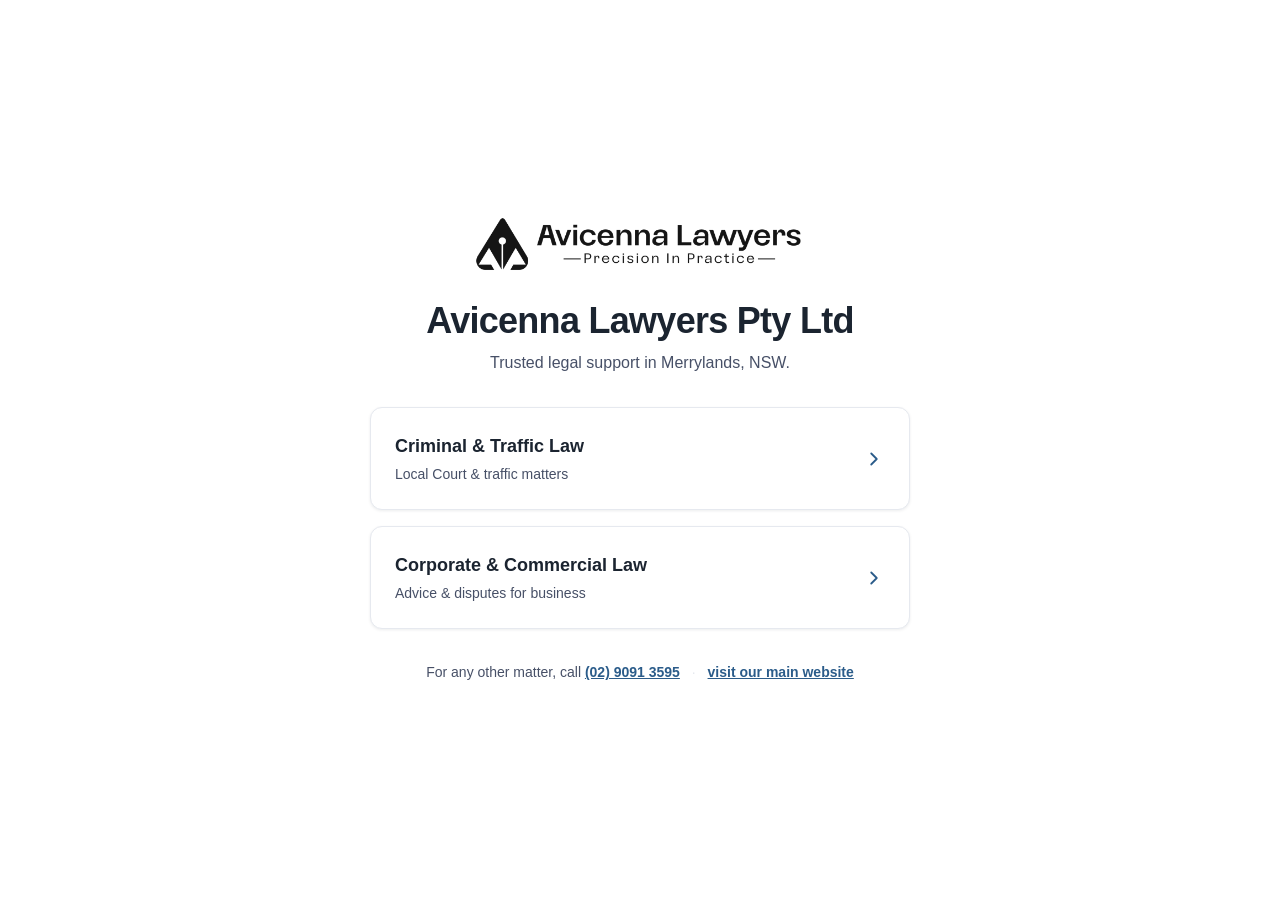
==== index.html @ eafc6bf8 "Add branded root landing page (fixes root 404)" ====
<!DOCTYPE html>
<!--
  ==========================================================================
  Avicenna Lawyers — Root splash ("choose your matter").
  Utility page so the bare domain resolves professionally instead of 404ing.
  Deliberately lightweight: reuses styles.css + the existing header logo,
  no theme class (neutral base tokens), no new assets. noindex.
  ==========================================================================
-->
<html lang="en-AU" class="no-js">
<head>
  <meta charset="UTF-8" />
  <meta name="viewport" content="width=device-width, initial-scale=1" />
  <title>Avicenna Lawyers Pty Ltd — Merrylands, NSW</title>
  <meta name="description" content="Avicenna Lawyers Pty Ltd — a boutique law firm in Merrylands, NSW. Choose your matter: criminal &amp; traffic, or corporate &amp; commercial." />
  <meta name="robots" content="noindex" />
  <meta name="theme-color" content="#2b5c8a" />
  <link rel="icon" type="image/png" href="assets/img/favicon.png" />
  <script>document.documentElement.classList.remove('no-js');document.documentElement.classList.add('js');</script>
  <link rel="stylesheet" href="styles.css" />
  <style>
    /* Scoped layout for the splash only — centred, mobile-first. */
    .splash { min-height: 100vh; min-height: 100svh; display: grid; place-items: center; padding: var(--sp-6) var(--sp-4); }
    .splash__inner { width: 100%; max-width: 540px; text-align: center; }
    .splash__logo { height: 52px; width: auto; margin: 0 auto var(--sp-5); }
    .splash h1 { font-size: var(--fs-xl); margin-bottom: var(--sp-2); }
    .splash__tagline { color: var(--text-soft); margin-bottom: var(--sp-6); }
    .splash__choices { display: grid; gap: var(--sp-4); text-align: left; }
    .choice {
      display: flex; align-items: center; justify-content: space-between; gap: var(--sp-4);
      padding: var(--sp-5); background: var(--surface); border: 1px solid var(--line);
      border-radius: var(--radius); box-shadow: var(--shadow-sm); text-decoration: none;
      color: var(--text); transition: border-color 0.15s ease, box-shadow 0.15s ease, transform 0.05s ease;
    }
    .choice:hover { border-color: var(--brand); box-shadow: var(--shadow); }
    .choice:active { transform: translateY(1px); }
    .choice__title { display: block; font-weight: 800; font-size: var(--fs-md); color: var(--text); }
    .choice__sub { display: block; font-size: var(--fs-sm); color: var(--text-soft); margin-top: 2px; }
    .choice__arrow { flex: none; color: var(--brand); }
    .splash__more { margin: var(--sp-6) 0 0; font-size: var(--fs-sm); color: var(--text-soft); }
    .splash__more a { font-weight: 700; }
    .splash__dot { margin: 0 var(--sp-2); color: var(--line); }
    @media (min-width: 720px) { .splash__logo { height: 60px; } .splash h1 { font-size: var(--fs-2xl); } }
  </style>
</head>
<body>
  <main class="splash">
    <div class="splash__inner">
      <img class="splash__logo" src="assets/img/logo-header.png" alt="Avicenna Lawyers" width="1210" height="218" loading="eager" decoding="async" />
      <h1>Avicenna Lawyers Pty Ltd</h1>
      <p class="splash__tagline">Trusted legal support in Merrylands, NSW.</p>

      <nav class="splash__choices" aria-label="Choose your matter">
        <a class="choice" href="/criminal-traffic">
          <span>
            <span class="choice__title">Criminal &amp; Traffic Law</span>
            <span class="choice__sub">Local Court &amp; traffic matters</span>
          </span>
          <svg class="choice__arrow" width="22" height="22" viewBox="0 0 24 24" fill="none" aria-hidden="true"><path d="M9 6l6 6-6 6" stroke="currentColor" stroke-width="2" stroke-linecap="round" stroke-linejoin="round"/></svg>
        </a>
        <a class="choice" href="/corporate-commercial">
          <span>
            <span class="choice__title">Corporate &amp; Commercial Law</span>
            <span class="choice__sub">Advice &amp; disputes for business</span>
          </span>
          <svg class="choice__arrow" width="22" height="22" viewBox="0 0 24 24" fill="none" aria-hidden="true"><path d="M9 6l6 6-6 6" stroke="currentColor" stroke-width="2" stroke-linecap="round" stroke-linejoin="round"/></svg>
        </a>
      </nav>

      <p class="splash__more">
        For any other matter, call
        <a href="tel:+61290913595">(02) 9091 3595</a>
        <span class="splash__dot" aria-hidden="true">·</span>
        <a href="https://avicennalawyers.com.au" rel="noopener">visit our main website</a>
      </p>
    </div>
  </main>
</body>
</html>
---- styles.css ----
/* ==========================================================================
   Avicenna Lawyers — shared stylesheet
   One base + two theme variants:
     <body class="theme-calm">      -> Page 1, Criminal & Traffic (calm / warm)
     <body class="theme-corporate"> -> Page 2, Corporate & Commercial (sharp / corporate)
   Mobile-first (designed for ~380px, then scales up).
   ========================================================================== */

/* ----- Design tokens (base) ------------------------------------------------ */
:root {
  /* Type scale (fluid-ish, kept simple) */
  --font-sans: -apple-system, BlinkMacSystemFont, "Segoe UI", Roboto, Helvetica, Arial, sans-serif;
  --fs-xs: 0.78rem;
  --fs-sm: 0.875rem;
  --fs-base: 1rem;
  --fs-md: 1.125rem;
  --fs-lg: 1.375rem;
  --fs-xl: 1.75rem;
  --fs-2xl: 2.25rem;
  --fs-3xl: 2.75rem;
  --lh-tight: 1.15;
  --lh-snug: 1.35;
  --lh-base: 1.6;

  /* Spacing scale */
  --sp-1: 0.25rem;
  --sp-2: 0.5rem;
  --sp-3: 0.75rem;
  --sp-4: 1rem;
  --sp-5: 1.5rem;
  --sp-6: 2rem;
  --sp-7: 3rem;
  --sp-8: 4rem;
  --sp-9: 6rem;

  /* Radii / shadows / layout */
  --radius-sm: 6px;
  --radius: 12px;
  --radius-lg: 20px;
  --shadow-sm: 0 1px 3px rgba(16, 24, 40, 0.08);
  --shadow: 0 6px 20px rgba(16, 24, 40, 0.10);
  --shadow-lg: 0 18px 50px rgba(16, 24, 40, 0.16);
  --maxw: 1080px;
  --maxw-narrow: 720px;

  /* Neutrals (shared) */
  --white: #ffffff;
  --ink: #1b2430;
  --ink-soft: #475067;
  --line: #e6e9ef;
  --focus: #2f6fed;

  /* Theme hooks — overridden per theme below */
  --bg: #ffffff;
  --bg-alt: #f6f8fb;
  --surface: #ffffff;
  --text: var(--ink);
  --text-soft: var(--ink-soft);
  --brand: #2b5c8a;
  --brand-deep: #1d4060;
  --brand-tint: #eef4fa;
  --accent: #2b5c8a;
  --cta: #2b5c8a;
  --cta-text: #ffffff;
  --cta-hover: #1d4060;
  --hero-grad: linear-gradient(160deg, #eef4fa 0%, #ffffff 70%);
  --header-bg: rgba(255, 255, 255, 0.92);
  --radius-card: var(--radius);
}

/* ----- Theme 1: CALM / WARM (Criminal & Traffic) --------------------------- */
.theme-calm {
  --bg: #ffffff;
  --bg-alt: #f4f6f5;
  --surface: #ffffff;
  --brand: #3a6b63;        /* muted teal-sage */
  --brand-deep: #284b46;
  --brand-tint: #eef3f1;
  --accent: #b07a4a;       /* warm clay accent */
  --cta: #3a6b63;
  --cta-hover: #284b46;
  --cta-text: #ffffff;
  --text: #243029;
  --text-soft: #51605a;
  --line: #e3e9e6;
  --hero-grad: linear-gradient(165deg, #eef3f1 0%, #f7f5f1 60%, #ffffff 100%);
  --header-bg: rgba(255, 255, 255, 0.92);
  --radius-card: 16px;
}

/* ----- Theme 2: SHARP / CORPORATE (Corporate & Commercial) ----------------- */
.theme-corporate {
  --bg: #ffffff;
  --bg-alt: #f1f4f8;
  --surface: #ffffff;
  --brand: #16314f;        /* deep navy */
  --brand-deep: #0e2238;
  --brand-tint: #eaf0f6;
  --accent: #b8893b;       /* restrained gold */
  --cta: #16314f;
  --cta-hover: #0e2238;
  --cta-text: #ffffff;
  --text: #131c27;
  --text-soft: #46546a;
  --line: #dfe5ee;
  --hero-grad: linear-gradient(155deg, #0e2238 0%, #16314f 55%, #1d3e62 100%);
  --header-bg: rgba(255, 255, 255, 0.94);
  --radius-card: 8px;
}

/* ----- Reset / base -------------------------------------------------------- */
*, *::before, *::after { box-sizing: border-box; }
html { scroll-behavior: smooth; -webkit-text-size-adjust: 100%; }
@media (prefers-reduced-motion: reduce) {
  html { scroll-behavior: auto; }
  * { animation-duration: 0.001ms !important; transition-duration: 0.001ms !important; }
}
body {
  margin: 0;
  font-family: var(--font-sans);
  font-size: var(--fs-base);
  line-height: var(--lh-base);
  color: var(--text);
  background: var(--bg);
  -webkit-font-smoothing: antialiased;
}
img { max-width: 100%; height: auto; display: block; }
h1, h2, h3, h4 { line-height: var(--lh-tight); color: var(--text); margin: 0 0 var(--sp-3); }
h1 { font-size: var(--fs-2xl); letter-spacing: -0.02em; }
h2 { font-size: var(--fs-xl); letter-spacing: -0.01em; }
h3 { font-size: var(--fs-md); }
p { margin: 0 0 var(--sp-4); }
a { color: var(--brand); }
ul { margin: 0; padding-left: 1.1em; }

/* ----- Layout helpers ------------------------------------------------------ */
.container { width: 100%; max-width: var(--maxw); margin: 0 auto; padding: 0 var(--sp-4); }
.narrow { max-width: var(--maxw-narrow); }
.section { padding: var(--sp-7) 0; }
.section--alt { background: var(--bg-alt); }
.section__eyebrow {
  text-transform: uppercase;
  letter-spacing: 0.12em;
  font-size: var(--fs-xs);
  font-weight: 700;
  color: var(--accent);
  margin: 0 0 var(--sp-2);
}
.section__lead { color: var(--text-soft); font-size: var(--fs-md); max-width: 60ch; }
.visually-hidden {
  position: absolute !important; width: 1px; height: 1px; padding: 0; margin: -1px;
  overflow: hidden; clip: rect(0 0 0 0); white-space: nowrap; border: 0;
}

/* ----- Skip link / focus --------------------------------------------------- */
.skip-link {
  position: absolute; left: var(--sp-3); top: -3rem; z-index: 200;
  background: var(--cta); color: var(--cta-text); padding: var(--sp-2) var(--sp-4);
  border-radius: var(--radius-sm); transition: top 0.15s ease;
}
.skip-link:focus { top: var(--sp-3); }
:focus-visible { outline: 3px solid var(--focus); outline-offset: 2px; border-radius: 4px; }

/* ----- Buttons ------------------------------------------------------------- */
.btn {
  display: inline-flex; align-items: center; justify-content: center; gap: var(--sp-2);
  font-size: var(--fs-base); font-weight: 700; line-height: 1.1; text-decoration: none;
  padding: var(--sp-3) var(--sp-5); border-radius: var(--radius-sm); border: 2px solid transparent;
  cursor: pointer; transition: background-color 0.15s ease, transform 0.05s ease, border-color 0.15s ease;
  min-height: 48px; /* comfortable mobile tap target */
}
.btn:active { transform: translateY(1px); }
.btn--primary { background: var(--cta); color: var(--cta-text); }
.btn--primary:hover { background: var(--cta-hover); }
.btn--ghost { background: transparent; color: var(--brand); border-color: currentColor; }
.btn--ghost:hover { background: var(--brand-tint); }
.btn--block { width: 100%; }
.btn--lg { font-size: var(--fs-md); padding: var(--sp-4) var(--sp-6); }

/* ----- Header / nav -------------------------------------------------------- */
.site-header {
  position: sticky; top: 0; z-index: 100;
  background: var(--header-bg); backdrop-filter: saturate(1.4) blur(8px);
  border-bottom: 1px solid var(--line);
}
.site-header__inner {
  display: flex; align-items: center; justify-content: space-between; gap: var(--sp-4);
  min-height: 64px;
}
.brand { display: flex; align-items: center; gap: var(--sp-3); text-decoration: none; color: var(--text); }
.brand__mark {
  width: 38px; height: 38px; border-radius: 9px; flex: none;
  background: var(--brand); color: #fff; display: grid; place-items: center;
  font-weight: 800; font-size: 1.05rem; letter-spacing: -0.02em;
}
.brand__name { font-weight: 800; font-size: var(--fs-md); letter-spacing: -0.01em; line-height: 1.05; }
.brand__name small { display: block; font-weight: 600; font-size: var(--fs-xs); color: var(--text-soft); letter-spacing: 0.02em; }
/* Logo images — dark wordmark on the light header, white wordmark on the dark footer */
.brand__logo { height: 40px; width: auto; display: block; }
@media (min-width: 720px) { .brand__logo { height: 48px; } }
.footer-logo { height: 44px; width: auto; display: block; }
.header-actions { display: flex; align-items: center; gap: var(--sp-3); }
.header-phone { display: none; font-weight: 700; color: var(--text); text-decoration: none; white-space: nowrap; }
.header-phone span { color: var(--text-soft); font-weight: 600; font-size: var(--fs-xs); display: block; }
.header-actions .btn { padding: var(--sp-2) var(--sp-4); min-height: 42px; }
.header-actions .btn--ghost { display: none; }

@media (min-width: 720px) {
  .header-phone { display: block; }
  .header-actions .btn--ghost { display: inline-flex; }
}

/* ----- Mobile sticky CTA bar ---------------------------------------------- */
.mobile-cta {
  position: fixed; left: 0; right: 0; bottom: 0; z-index: 120;
  display: grid; grid-template-columns: 1fr 1fr; gap: var(--sp-2);
  padding: var(--sp-2) var(--sp-3); padding-bottom: calc(var(--sp-2) + env(safe-area-inset-bottom));
  background: var(--surface); border-top: 1px solid var(--line);
  box-shadow: 0 -6px 20px rgba(16, 24, 40, 0.10);
}
.mobile-cta .btn { min-height: 50px; }
body { padding-bottom: 74px; } /* room for the mobile bar */
@media (min-width: 720px) {
  .mobile-cta { display: none; }
  body { padding-bottom: 0; }
}

/* ----- Hero ---------------------------------------------------------------- */
.hero { background: var(--hero-grad); padding: var(--sp-7) 0 var(--sp-8); }
.hero__credibility {
  display: inline-flex; align-items: center; gap: var(--sp-2);
  font-size: var(--fs-sm); font-weight: 600; color: var(--brand-deep);
  background: var(--surface); border: 1px solid var(--line);
  padding: var(--sp-2) var(--sp-3); border-radius: 999px; box-shadow: var(--shadow-sm);
  margin-bottom: var(--sp-4);
}
.hero h1 { font-size: var(--fs-2xl); max-width: 16ch; }
.hero__sub { font-size: var(--fs-md); color: var(--text-soft); max-width: 52ch; }
.hero__sub strong { color: var(--text); }
.hero__cta { display: flex; flex-wrap: wrap; gap: var(--sp-3); margin-top: var(--sp-5); }
.hero__reassure { margin-top: var(--sp-4); font-size: var(--fs-sm); color: var(--text-soft); display: inline-flex; align-items: center; gap: var(--sp-2); }

/* Corporate theme: dark hero needs light text */
.theme-corporate .hero { color: #eef3f9; }
.theme-corporate .hero h1 { color: #ffffff; }
.theme-corporate .hero__sub { color: #c7d4e2; }
.theme-corporate .hero__sub strong { color: #ffffff; }
.theme-corporate .hero__credibility { background: rgba(255,255,255,0.08); border-color: rgba(255,255,255,0.18); color: #eaf2fb; }
.theme-corporate .hero__reassure { color: #b9c7d8; }
.theme-corporate .hero .btn--ghost { color: #ffffff; }
.theme-corporate .hero .btn--ghost:hover { background: rgba(255,255,255,0.12); }

@media (min-width: 880px) {
  .hero__grid { display: grid; grid-template-columns: 1.1fr 0.9fr; gap: var(--sp-7); align-items: start; }
  .hero h1 { font-size: var(--fs-3xl); }
}

/* ----- Trust strip --------------------------------------------------------- */
.trust { background: var(--brand-deep); color: #fff; }
.theme-calm .trust { background: var(--brand-deep); }
.trust__grid {
  display: grid; grid-template-columns: 1fr 1fr; gap: var(--sp-4);
  padding: var(--sp-5) 0;
}
.trust__item { display: flex; gap: var(--sp-3); align-items: flex-start; font-size: var(--fs-sm); }
.trust__item strong { display: block; font-size: var(--fs-base); }
.trust__item span { color: rgba(255,255,255,0.78); }
.trust__icon { flex: none; width: 22px; height: 22px; color: var(--accent); }
@media (min-width: 720px) {
  .trust__grid { grid-template-columns: repeat(4, 1fr); }
}

/* ----- Lead form ----------------------------------------------------------- */
.form-card {
  background: var(--surface); border: 1px solid var(--line);
  border-radius: var(--radius-card); box-shadow: var(--shadow);
  padding: var(--sp-5);
}
.form-card h2 { font-size: var(--fs-lg); }
.form-card__hint { font-size: var(--fs-sm); color: var(--text-soft); margin-bottom: var(--sp-4); }
.field { margin-bottom: var(--sp-4); }
.field label { display: block; font-weight: 600; font-size: var(--fs-sm); margin-bottom: var(--sp-2); }
.field .req { color: var(--accent); }
.field input, .field select, .field textarea {
  width: 100%; font: inherit; color: var(--text);
  padding: var(--sp-3); border: 1.5px solid var(--line); border-radius: var(--radius-sm);
  background: var(--bg); transition: border-color 0.15s ease, box-shadow 0.15s ease;
}
.field input:focus, .field select:focus, .field textarea:focus {
  outline: none; border-color: var(--brand); box-shadow: 0 0 0 3px var(--brand-tint);
}
.field textarea { min-height: 96px; resize: vertical; }
.field--invalid input, .field--invalid select { border-color: #c0392b; }
.field__error { color: #c0392b; font-size: var(--fs-xs); margin-top: var(--sp-1); display: none; }
.field--invalid .field__error { display: block; }
.form-privacy { font-size: var(--fs-xs); color: var(--text-soft); margin-top: var(--sp-3); display: flex; gap: var(--sp-2); align-items: flex-start; }
.form-status { border-radius: var(--radius-sm); padding: var(--sp-3) var(--sp-4); font-size: var(--fs-sm); margin-top: var(--sp-4); display: none; }
.form-status--ok { display: block; background: #e7f4ec; color: #1c6b3d; border: 1px solid #bfe3cd; }
.form-status--err { display: block; background: #fdecea; color: #a3271b; border: 1px solid #f4c7c0; }

/* ----- Cards / services ---------------------------------------------------- */
.cards { display: grid; gap: var(--sp-4); }
@media (min-width: 720px) { .cards { grid-template-columns: repeat(2, 1fr); } }
@media (min-width: 980px) { .cards--3 { grid-template-columns: repeat(3, 1fr); } }
.card {
  background: var(--surface); border: 1px solid var(--line); border-radius: var(--radius-card);
  padding: var(--sp-5); box-shadow: var(--shadow-sm); display: flex; flex-direction: column;
}
.card__num { font-size: var(--fs-sm); font-weight: 800; color: var(--accent); letter-spacing: 0.08em; margin-bottom: var(--sp-2); }
.card h3 { margin-bottom: var(--sp-2); }
.card ul { color: var(--text-soft); font-size: var(--fs-sm); margin-bottom: var(--sp-4); }
.card li { margin-bottom: var(--sp-1); }
.card__link { margin-top: auto; font-weight: 700; text-decoration: none; color: var(--brand); }
.card__link:hover { text-decoration: underline; }

/* ----- Process steps ------------------------------------------------------- */
.steps { display: grid; gap: var(--sp-4); counter-reset: step; }
@media (min-width: 720px) { .steps { grid-template-columns: repeat(3, 1fr); } }
.step { position: relative; padding-top: var(--sp-5); }
.step__num {
  width: 40px; height: 40px; border-radius: 50%; background: var(--brand); color: #fff;
  display: grid; place-items: center; font-weight: 800; margin-bottom: var(--sp-3);
}
.step h3 { font-size: var(--fs-base); }
.step p { color: var(--text-soft); font-size: var(--fs-sm); margin: 0; }

/* ----- Why list ------------------------------------------------------------ */
.why-grid { display: grid; gap: var(--sp-4); }
@media (min-width: 720px) { .why-grid { grid-template-columns: repeat(2, 1fr); } }
.why-item { display: flex; gap: var(--sp-3); align-items: flex-start; }
.why-item__icon { flex: none; width: 28px; height: 28px; color: var(--accent); margin-top: 2px; }
.why-item h3 { font-size: var(--fs-base); margin-bottom: var(--sp-1); }
.why-item p { color: var(--text-soft); font-size: var(--fs-sm); margin: 0; }

/* ----- Multilingual strip -------------------------------------------------- */
.langs { background: var(--brand-tint); border-radius: var(--radius-card); padding: var(--sp-6); text-align: center; }
.theme-corporate .langs { background: var(--brand); color: #fff; }
.theme-corporate .langs h2, .theme-corporate .langs p { color: #fff; }
.langs__list { display: flex; flex-wrap: wrap; gap: var(--sp-2); justify-content: center; margin-top: var(--sp-4); }
.lang-chip {
  background: var(--surface); border: 1px solid var(--line); color: var(--text);
  padding: var(--sp-2) var(--sp-4); border-radius: 999px; font-weight: 700; font-size: var(--fs-sm);
}
.theme-corporate .lang-chip { background: rgba(255,255,255,0.12); border-color: rgba(255,255,255,0.22); color: #fff; }

/* ----- Testimonials -------------------------------------------------------- */
.testimonials { display: grid; gap: var(--sp-4); }
@media (min-width: 720px) { .testimonials { grid-template-columns: repeat(3, 1fr); } }
.testimonial { background: var(--surface); border: 1px solid var(--line); border-radius: var(--radius-card); padding: var(--sp-5); box-shadow: var(--shadow-sm); }
.testimonial p { font-size: var(--fs-sm); }
.testimonial__person { display: flex; align-items: center; gap: var(--sp-3); margin-top: var(--sp-4); }
.testimonial__avatar { width: 40px; height: 40px; border-radius: 50%; background: var(--brand); color: #fff; display: grid; place-items: center; font-weight: 800; flex: none; }
.testimonial__meta strong { display: block; font-size: var(--fs-sm); }
.testimonial__meta span { font-size: var(--fs-xs); color: var(--text-soft); }
.placeholder-note { font-size: var(--fs-xs); color: var(--accent); font-weight: 700; text-transform: uppercase; letter-spacing: 0.06em; margin-bottom: var(--sp-3); }

/* ----- FAQ accordion ------------------------------------------------------- */
.faq { max-width: var(--maxw-narrow); margin: 0 auto; }
.faq__item { border-bottom: 1px solid var(--line); }
.faq__q {
  width: 100%; text-align: left; background: none; border: 0; cursor: pointer;
  padding: var(--sp-4) 2.5rem var(--sp-4) 0; font-size: var(--fs-md); font-weight: 700; color: var(--text);
  position: relative; line-height: var(--lh-snug);
}
.faq__q::after {
  content: ""; position: absolute; right: var(--sp-2); top: 50%; width: 11px; height: 11px;
  border-right: 2px solid var(--brand); border-bottom: 2px solid var(--brand);
  transform: translateY(-65%) rotate(45deg); transition: transform 0.2s ease;
}
.faq__q[aria-expanded="true"]::after { transform: translateY(-35%) rotate(-135deg); }
.faq__a { overflow: hidden; max-height: 0; transition: max-height 0.25s ease; }
.faq__a[hidden] { display: block; } /* JS drives max-height; keep readable if JS off */
.faq__a-inner { padding: 0 0 var(--sp-4); color: var(--text-soft); }
.no-js .faq__a { max-height: none; }

/* ----- Final CTA ----------------------------------------------------------- */
.final-cta { background: var(--brand-deep); color: #fff; }
.final-cta h2 { color: #fff; }
.final-cta__grid { display: grid; gap: var(--sp-6); align-items: center; }
@media (min-width: 880px) { .final-cta__grid { grid-template-columns: 1fr 1fr; } }
.final-cta p { color: rgba(255,255,255,0.82); }
.final-cta .form-card { color: var(--text); }
.final-cta__phone { font-size: var(--fs-xl); font-weight: 800; color: #fff; text-decoration: none; display: inline-block; margin-top: var(--sp-2); }

/* ----- Footer -------------------------------------------------------------- */
.site-footer { background: #0d1620; color: #c4ccd6; padding: var(--sp-7) 0 var(--sp-6); font-size: var(--fs-sm); }
.site-footer__grid { display: grid; gap: var(--sp-5); }
@media (min-width: 720px) { .site-footer__grid { grid-template-columns: 1.4fr 1fr 1fr; } }
.site-footer h4 { color: #fff; font-size: var(--fs-sm); text-transform: uppercase; letter-spacing: 0.08em; }
.site-footer a { color: #c4ccd6; text-decoration: none; }
.site-footer a:hover { color: #fff; text-decoration: underline; }
.site-footer__legal { margin-top: var(--sp-6); padding-top: var(--sp-4); border-top: 1px solid rgba(255,255,255,0.12); color: #8a96a4; font-size: var(--fs-xs); }
.site-footer ul { list-style: none; padding: 0; }
.site-footer li { margin-bottom: var(--sp-2); }

/* ----- Utility ------------------------------------------------------------- */
.mt-0 { margin-top: 0; }
.center { text-align: center; }
.stack > * + * { margin-top: var(--sp-4); }
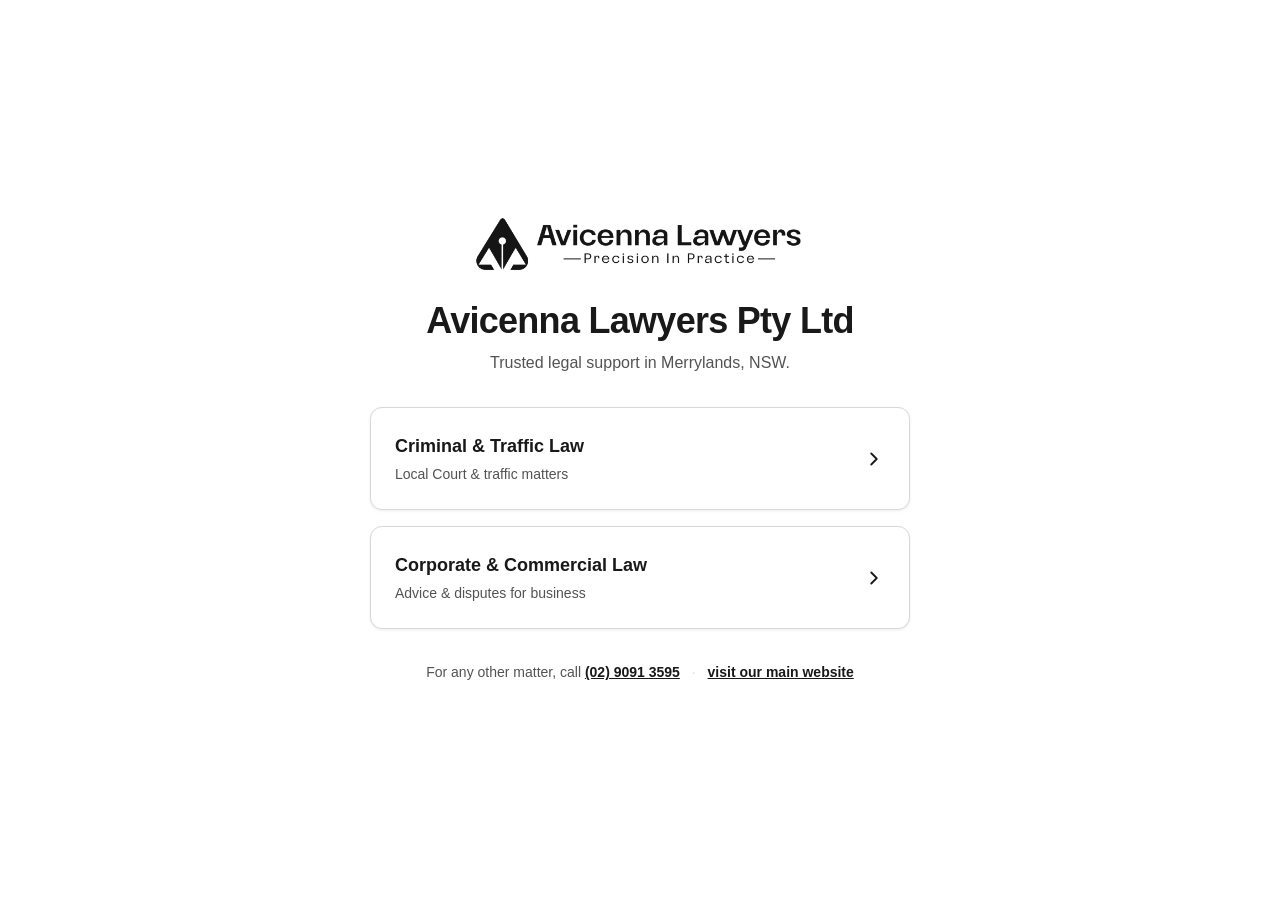
==== commit ea3a93fd: "Unify pages to firm brand palette, retain gold accent" ====
--- a/index.html
+++ b/index.html
@@ -14,7 +14,7 @@
   <title>Avicenna Lawyers Pty Ltd — Merrylands, NSW</title>
   <meta name="description" content="Avicenna Lawyers Pty Ltd — a boutique law firm in Merrylands, NSW. Choose your matter: criminal &amp; traffic, or corporate &amp; commercial." />
   <meta name="robots" content="noindex" />
-  <meta name="theme-color" content="#2b5c8a" />
+  <meta name="theme-color" content="#191919" />
   <link rel="icon" type="image/png" href="assets/img/favicon.png" />
   <script>document.documentElement.classList.remove('no-js');document.documentElement.classList.add('js');</script>
   <link rel="stylesheet" href="styles.css" />
--- a/styles.css
+++ b/styles.css
@@ -43,70 +43,51 @@
   --maxw: 1080px;
   --maxw-narrow: 720px;
 
-  /* Neutrals (shared) */
+  /* Neutrals — Avicenna brand palette (avicennalawyers.com.au) */
   --white: #ffffff;
-  --ink: #1b2430;
-  --ink-soft: #475067;
-  --line: #e6e9ef;
-  --focus: #2f6fed;
-
-  /* Theme hooks — overridden per theme below */
+  --ink: #191919;          /* brand charcoal — primary dark (logo, headings, buttons) */
+  --ink-soft: #535353;     /* brand grey — body / muted text */
+  --line: #d8d8d8;         /* brand border grey (#C8C8C8), softened for thin rules */
+  --focus: #0b267f;        /* brand navy — focus ring */
+
+  /* Shared brand palette — BOTH pages draw from this single set of hues.
+     Calm vs sharp is expressed through weight/spacing, not different colours. */
   --bg: #ffffff;
-  --bg-alt: #f6f8fb;
+  --bg-alt: #f1f1f1;       /* brand light-grey section wash */
   --surface: #ffffff;
   --text: var(--ink);
   --text-soft: var(--ink-soft);
-  --brand: #2b5c8a;
-  --brand-deep: #1d4060;
-  --brand-tint: #eef4fa;
-  --accent: #2b5c8a;
-  --cta: #2b5c8a;
+  --brand: #191919;        /* primary brand dark */
+  --brand-deep: #0e0e0e;   /* deepest dark for dense / dark sections */
+  --brand-tint: #f1f1f1;   /* light brand wash (chips, soft panels) */
+  --accent: #b8893b;       /* GOLD accent — retained per client; dark-bg use only */
+  --cta: #191919;
   --cta-text: #ffffff;
-  --cta-hover: #1d4060;
-  --hero-grad: linear-gradient(160deg, #eef4fa 0%, #ffffff 70%);
+  --cta-hover: #000000;
+  --hero-grad: linear-gradient(170deg, #ffffff 0%, #f4f4f4 100%);
   --header-bg: rgba(255, 255, 255, 0.92);
   --radius-card: var(--radius);
 }
 
-/* ----- Theme 1: CALM / WARM (Criminal & Traffic) --------------------------- */
+/* Both pages share the brand palette above. The two classes below adjust ONLY
+   tone — whitespace, section weight, hero treatment, corner softness — never hue. */
+
+/* ----- Tone: CALM (Criminal & Traffic) — softer, lighter, more whitespace ---- */
 .theme-calm {
-  --bg: #ffffff;
-  --bg-alt: #f4f6f5;
-  --surface: #ffffff;
-  --brand: #3a6b63;        /* muted teal-sage */
-  --brand-deep: #284b46;
-  --brand-tint: #eef3f1;
-  --accent: #b07a4a;       /* warm clay accent */
-  --cta: #3a6b63;
-  --cta-hover: #284b46;
-  --cta-text: #ffffff;
-  --text: #243029;
-  --text-soft: #51605a;
-  --line: #e3e9e6;
-  --hero-grad: linear-gradient(165deg, #eef3f1 0%, #f7f5f1 60%, #ffffff 100%);
-  --header-bg: rgba(255, 255, 255, 0.92);
-  --radius-card: 16px;
-}
-
-/* ----- Theme 2: SHARP / CORPORATE (Corporate & Commercial) ----------------- */
+  --bg-alt: #f6f6f6;       /* gentler grey → softer contrast */
+  --brand-tint: #f4f4f4;
+  --hero-grad: linear-gradient(170deg, #ffffff 0%, #f3f3f3 65%, #ffffff 100%); /* light hero */
+  --radius-card: 16px;     /* softer corners */
+}
+.theme-calm .section { padding: var(--sp-8) 0; }   /* more breathing room */
+
+/* ----- Tone: SHARP (Corporate & Commercial) — denser, deeper brand dark ------ */
 .theme-corporate {
-  --bg: #ffffff;
-  --bg-alt: #f1f4f8;
-  --surface: #ffffff;
-  --brand: #16314f;        /* deep navy */
-  --brand-deep: #0e2238;
-  --brand-tint: #eaf0f6;
-  --accent: #b8893b;       /* restrained gold */
-  --cta: #16314f;
-  --cta-hover: #0e2238;
-  --cta-text: #ffffff;
-  --text: #131c27;
-  --text-soft: #46546a;
-  --line: #dfe5ee;
-  --hero-grad: linear-gradient(155deg, #0e2238 0%, #16314f 55%, #1d3e62 100%);
-  --header-bg: rgba(255, 255, 255, 0.94);
-  --radius-card: 8px;
-}
+  --bg-alt: #f1f1f1;
+  --hero-grad: linear-gradient(160deg, #0e0e0e 0%, #191919 55%, #242424 100%); /* dark hero */
+  --radius-card: 8px;      /* tighter corners */
+}
+.theme-corporate .section { padding: var(--sp-6) 0; }   /* denser rhythm */
 
 /* ----- Reset / base -------------------------------------------------------- */
 *, *::before, *::after { box-sizing: border-box; }
@@ -143,7 +124,7 @@
   letter-spacing: 0.12em;
   font-size: var(--fs-xs);
   font-weight: 700;
-  color: var(--accent);
+  color: var(--brand);   /* dark on light sections — gold would fail AA here */
   margin: 0 0 var(--sp-2);
 }
 .section__lead { color: var(--text-soft); font-size: var(--fs-md); max-width: 60ch; }
@@ -241,14 +222,19 @@
 .hero__reassure { margin-top: var(--sp-4); font-size: var(--fs-sm); color: var(--text-soft); display: inline-flex; align-items: center; gap: var(--sp-2); }
 
 /* Corporate theme: dark hero needs light text */
-.theme-corporate .hero { color: #eef3f9; }
+.theme-corporate .hero { color: #f2f2f2; }
 .theme-corporate .hero h1 { color: #ffffff; }
-.theme-corporate .hero__sub { color: #c7d4e2; }
+.theme-corporate .hero__sub { color: #d6d6d6; }
 .theme-corporate .hero__sub strong { color: #ffffff; }
-.theme-corporate .hero__credibility { background: rgba(255,255,255,0.08); border-color: rgba(255,255,255,0.18); color: #eaf2fb; }
-.theme-corporate .hero__reassure { color: #b9c7d8; }
+.theme-corporate .hero__credibility { background: rgba(255,255,255,0.08); border-color: rgba(255,255,255,0.20); color: #f0f0f0; }
+.theme-corporate .hero__credibility .trust__icon { color: var(--accent); }  /* gold accent on dark */
+.theme-corporate .hero__reassure { color: #cfcfcf; }
 .theme-corporate .hero .btn--ghost { color: #ffffff; }
 .theme-corporate .hero .btn--ghost:hover { background: rgba(255,255,255,0.12); }
+/* Hero CTA is brand-dark; invert it on the dark hero so it stays visible (AA).
+   Scoped to .hero__cta so the white form card's dark submit button is unaffected. */
+.theme-corporate .hero__cta .btn--primary { background: #ffffff; color: var(--brand); }
+.theme-corporate .hero__cta .btn--primary:hover { background: #ececec; }
 
 @media (min-width: 880px) {
   .hero__grid { display: grid; grid-template-columns: 1.1fr 0.9fr; gap: var(--sp-7); align-items: start; }
@@ -275,12 +261,15 @@
   background: var(--surface); border: 1px solid var(--line);
   border-radius: var(--radius-card); box-shadow: var(--shadow);
   padding: var(--sp-5);
+  /* Anchor text dark so labels never inherit a light section colour (e.g. the
+     corporate hero's light text) and vanish against the white card. */
+  color: var(--text);
 }
 .form-card h2 { font-size: var(--fs-lg); }
 .form-card__hint { font-size: var(--fs-sm); color: var(--text-soft); margin-bottom: var(--sp-4); }
 .field { margin-bottom: var(--sp-4); }
-.field label { display: block; font-weight: 600; font-size: var(--fs-sm); margin-bottom: var(--sp-2); }
-.field .req { color: var(--accent); }
+.field label { display: block; font-weight: 600; font-size: var(--fs-sm); margin-bottom: var(--sp-2); color: var(--text); }
+.field .req { color: var(--text); }
 .field input, .field select, .field textarea {
   width: 100%; font: inherit; color: var(--text);
   padding: var(--sp-3); border: 1.5px solid var(--line); border-radius: var(--radius-sm);
@@ -312,6 +301,26 @@
 .card li { margin-bottom: var(--sp-1); }
 .card__link { margin-top: auto; font-weight: 700; text-decoration: none; color: var(--brand); }
 .card__link:hover { text-decoration: underline; }
+
+/* ----- Scannable matter / service lists (criminal + corporate services) ---- */
+.matter-group { margin-top: var(--sp-6); }
+.matter-group__title { font-size: var(--fs-lg); margin-bottom: var(--sp-4); }
+.matter-list {
+  list-style: none; padding: 0; margin: 0;
+  columns: 2; column-gap: var(--sp-6);
+}
+@media (min-width: 760px) { .matter-list { columns: 3; } }
+.matter-list li {
+  break-inside: avoid; -webkit-column-break-inside: avoid; page-break-inside: avoid;
+  position: relative; padding-left: 1.3em; margin: 0 0 var(--sp-2);
+  font-size: var(--fs-sm); line-height: var(--lh-snug); color: var(--text);
+}
+.matter-list li::before {
+  content: ""; position: absolute; left: 0; top: 0.5em;
+  width: 6px; height: 6px; border-radius: 2px; background: var(--accent);
+}
+.matter-cta { display: flex; flex-wrap: wrap; gap: var(--sp-3); margin-top: var(--sp-7); }
+.matter-cta__note { margin-top: var(--sp-3); font-size: var(--fs-sm); color: var(--text-soft); }
 
 /* ----- Process steps ------------------------------------------------------- */
 .steps { display: grid; gap: var(--sp-4); counter-reset: step; }
@@ -383,13 +392,13 @@
 .final-cta__phone { font-size: var(--fs-xl); font-weight: 800; color: #fff; text-decoration: none; display: inline-block; margin-top: var(--sp-2); }
 
 /* ----- Footer -------------------------------------------------------------- */
-.site-footer { background: #0d1620; color: #c4ccd6; padding: var(--sp-7) 0 var(--sp-6); font-size: var(--fs-sm); }
+.site-footer { background: #191919; color: #cfcfcf; padding: var(--sp-7) 0 var(--sp-6); font-size: var(--fs-sm); }
 .site-footer__grid { display: grid; gap: var(--sp-5); }
 @media (min-width: 720px) { .site-footer__grid { grid-template-columns: 1.4fr 1fr 1fr; } }
 .site-footer h4 { color: #fff; font-size: var(--fs-sm); text-transform: uppercase; letter-spacing: 0.08em; }
-.site-footer a { color: #c4ccd6; text-decoration: none; }
+.site-footer a { color: #cfcfcf; text-decoration: none; }
 .site-footer a:hover { color: #fff; text-decoration: underline; }
-.site-footer__legal { margin-top: var(--sp-6); padding-top: var(--sp-4); border-top: 1px solid rgba(255,255,255,0.12); color: #8a96a4; font-size: var(--fs-xs); }
+.site-footer__legal { margin-top: var(--sp-6); padding-top: var(--sp-4); border-top: 1px solid rgba(255,255,255,0.14); color: #a3a3a3; font-size: var(--fs-xs); }
 .site-footer ul { list-style: none; padding: 0; }
 .site-footer li { margin-bottom: var(--sp-2); }
 
